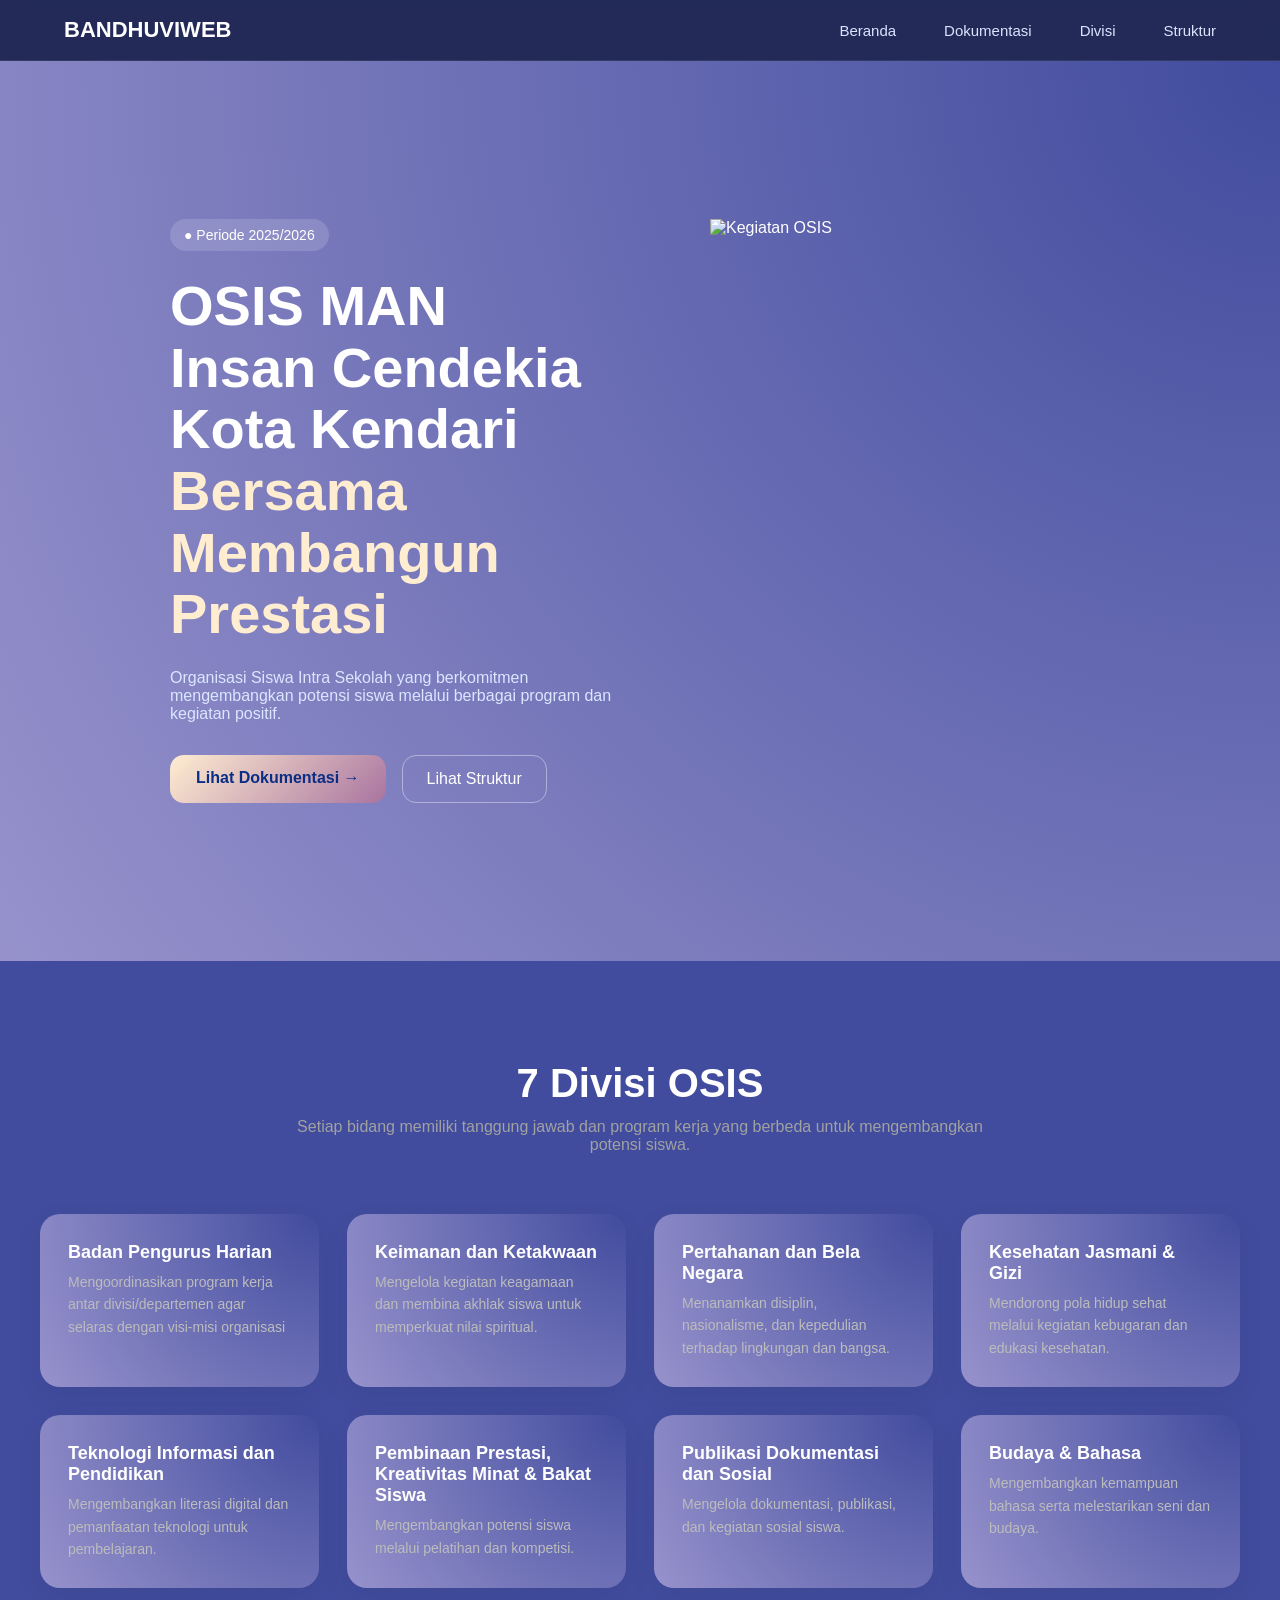
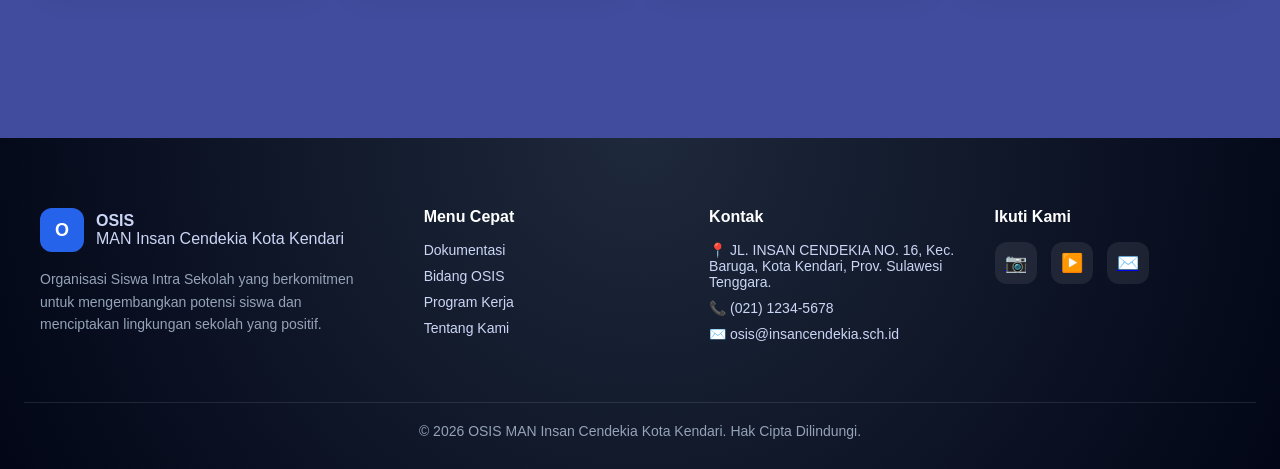
==== index.html @ b8adf70e "rename index.html" ====
<!doctype html>
<html lang="en">
  <head>
    <meta charset="UTF-8" />
    <meta name="viewport" content="width=device-width, initial-scale=1.0" />
    <link rel="stylesheet" href="style.css" />
    <title>BANDHUVIWEB | HOMEPAGE</title>
  </head>
  <body>
    <header class="navbar">
      <div class="nav-container">
        <div class="logo">BANDHUVIWEB</div>

        <nav class="nav-links" id="navLinks">
          <a href="/beranda.html">Beranda</a>
          <a href="/dokumentasi.html">Dokumentasi</a>
          <a href="/bidang.html">Divisi</a>
          <a href="/struktur.html">Struktur</a>
        </nav>

        <div class="menu-toggle" id="menuToggle">
          <span></span>
          <span></span>
          <span></span>
        </div>
      </div>
    </header>
    <section class="hero">
      <div class="hero-container">
        <div class="hero-left">
          <span class="badge">● Periode 2025/2026</span>

          <h1>
            OSIS MAN<br />
            Insan Cendekia<br />
            Kota Kendari<br />
            <span>Bersama<br />Membangun<br />Prestasi</span>
          </h1>

          <p>
            Organisasi Siswa Intra Sekolah yang berkomitmen mengembangkan
            potensi siswa melalui berbagai program dan kegiatan positif.
          </p>

          <div class="hero-buttons">
            <a href="dokumentasi.html" class="btn-primary">
              <span>Lihat Dokumentasi →</span>
            </a>

            <a href="struktur.html" class="btn-secondary">Lihat Struktur</a>
          </div>
        </div>

        <!-- KANAN: FULL IMAGE -->
        <section>
          <div class="hero-image">
            <img src="Assets/IMG_5181.JP" alt="Kegiatan OSIS" />
          </div>
        </section>
      </div>
    </section>
    <section class="bidang-section">
      <div class="container">
        <header class="bidang-header">
          <h2>7 Divisi OSIS</h2>
          <p>
            Setiap bidang memiliki tanggung jawab dan program kerja yang berbeda
            untuk mengembangkan potensi siswa.
          </p>
        </header>

        <div class="bidang-grid">
          <a href="divisi-bph.html" class="bidang-card">
            <h3>Badan Pengurus Harian</h3>
            <p>
              Mengoordinasikan program kerja antar divisi/departemen agar
              selaras dengan visi-misi organisasi
            </p>
          </a>

          <a href="divisi-1.html" class="bidang-card">
            <h3>Keimanan dan Ketakwaan</h3>
            <p>
              Mengelola kegiatan keagamaan dan membina akhlak siswa untuk
              memperkuat nilai spiritual.
            </p>
          </a>

          <a href="divisi-2.html" class="bidang-card">
            <h3>Pertahanan dan Bela Negara</h3>
            <p>
              Menanamkan disiplin, nasionalisme, dan kepedulian terhadap
              lingkungan dan bangsa.
            </p>
          </a>

          <a href="divisi-3.html" class="bidang-card">
            <h3>Kesehatan Jasmani & Gizi</h3>
            <p>
              Mendorong pola hidup sehat melalui kegiatan kebugaran dan edukasi
              kesehatan.
            </p>
          </a>

          <a href="divisi-4.html" class="bidang-card">
            <h3>Teknologi Informasi dan Pendidikan</h3>
            <p>
              Mengembangkan literasi digital dan pemanfaatan teknologi untuk
              pembelajaran.
            </p>
          </a>

          <a href="divisi-5.html" class="bidang-card">
            <h3>Pembinaan Prestasi, Kreativitas Minat & Bakat Siswa</h3>
            <p>Mengembangkan potensi siswa melalui pelatihan dan kompetisi.</p>
          </a>

          <a href="divisi-6.html" class="bidang-card">
            <h3>Publikasi Dokumentasi dan Sosial</h3>
            <p>Mengelola dokumentasi, publikasi, dan kegiatan sosial siswa.</p>
          </a>

          <a href="divisi-7.html" class="bidang-card">
            <h3>Budaya & Bahasa</h3>
            <p>
              Mengembangkan kemampuan bahasa serta melestarikan seni dan budaya.
            </p>
          </a>
        </div>
      </div>
    </section>

    <footer class="footer">
      <div class="footer-container">
        <div class="footer-col">
          <div class="footer-logo">
            <span class="logo-circle">O</span>
            <div>
              <strong>OSIS</strong><br />
              MAN Insan Cendekia Kota Kendari
            </div>
          </div>

          <p>
            Organisasi Siswa Intra Sekolah yang berkomitmen untuk mengembangkan
            potensi siswa dan menciptakan lingkungan sekolah yang positif.
          </p>
        </div>

        <div class="footer-col">
          <h4>Menu Cepat</h4>
          <ul>
            <li><a href="#">Dokumentasi</a></li>
            <li><a href="#">Bidang OSIS</a></li>
            <li><a href="#">Program Kerja</a></li>
            <li><a href="#">Tentang Kami</a></li>
          </ul>
        </div>

        <div class="footer-col">
          <h4>Kontak</h4>
          <ul class="contact">
            <li>
              📍 JL. INSAN CENDEKIA NO. 16, Kec. Baruga, Kota Kendari, Prov.
              Sulawesi Tenggara.
            </li>
            <li>📞 (021) 1234-5678</li>
            <li>✉️ osis@insancendekia.sch.id</li>
          </ul>
        </div>

        <div class="footer-col">
          <h4>Ikuti Kami</h4>
          <div class="socials">
            <a href="#" aria-label="Instagram">📷</a>
            <a href="#" aria-label="YouTube">▶️</a>
            <a href="#" aria-label="Email">✉️</a>
          </div>
        </div>
      </div>

      <div class="footer-bottom">
        © 2026 OSIS MAN Insan Cendekia Kota Kendari. Hak Cipta Dilindungi.
      </div>
    </footer>

    <script>
      const toggle = document.getElementById("menuToggle");
      const navLinks = document.getElementById("navLinks");

      toggle.addEventListener("click", () => {
        navLinks.classList.toggle("active");
      });
    </script>
  </body>
</html>
---- style.css ----
* {
  margin: 0;
  padding: 0;
  box-sizing: border-box;
  font-family: "Inter", sans-serif;
}

body {
  background: #414C9E;
  color: white;
  height: auto;
}

.navbar {
  position: sticky;
  top: 0;
  z-index: 999;
  backdrop-filter: blur(14px);
  background: rgba(15, 20, 40, 0.6);
  border-bottom: 1px solid rgba(255,255,255,0.08);
}

.nav-container {
    height: 60px;
  max-width: 1200px;
  margin: auto;
  padding: 14px 24px;
  display: flex;
  align-items: center;
  justify-content: space-between;
}

.logo {
  font-size: 22px;
  font-weight: 700;
}

.logo span {
  color: #5da9ff;
}

.nav-links {
  display: flex;
  gap: 48px;
}

.nav-links a {
  position: relative;
  text-decoration: none;
  color: #dbe4ff;
  font-size: 15px;
  transition: color 0.3s;
}

.nav-links a::after {
  content: "";
  position: absolute;
  width: 0%;
  height: 2px;
  left: 0;
  bottom: -6px;
  background: #5da9ff;
  transition: width 0.3s ease;
}

.nav-links a:hover {
  color: white;
}

.nav-links a:hover::after {
  width: 100%;
}

.cta {
  padding: 10px 18px;
  background: #5da9ff;
  color: #0b0f19;
  border-radius: 8px;
  font-size: 14px;
  text-decoration: none;
  font-weight: 600;
  transition: transform 0.2s, box-shadow 0.2s;
}

.cta:hover {
  transform: translateY(-2px);
  box-shadow: 0 10px 30px rgba(93,169,255,0.4);
}

.menu-toggle {
  display: none;
  flex-direction: column;
  gap: 5px;
  cursor: pointer;
}

.menu-toggle span {
  width: 25px;
  height: 3px;
  background: white;
  border-radius: 2px;
}

/* Responsive */
@media (max-width: 900px) {
  .nav-links {
    position: absolute;
    top: 70px;
    right: 24px;
    background: rgba(15, 20, 40, 0.95);
    backdrop-filter: blur(12px);
    flex-direction: column;
    padding: 20px;
    border-radius: 12px;
    display: none;
  }

  .nav-links.active {
    display: flex;
  }

  .cta {
    display: none;
  }

  .menu-toggle {
    display: flex;
  }
}

.hero {
  min-height: 100vh;
  background: radial-gradient(circle at top right, #414C9E, #9792CC);
  display: flex;
  align-items: center;
  color: white;
}

.hero-container {
  max-width: 1200px;
  margin: auto;
  padding: 80px 24px;
  display: grid;
  grid-template-columns: 1.2fr 1fr;
  gap: 60px;
}

.badge {
  display: inline-block;
  background: rgba(255,255,255,0.15);
  padding: 8px 14px;
  border-radius: 999px;
  font-size: 14px;
  margin-bottom: 24px;
}

.hero-left h1 {
  font-size: 56px;
  line-height: 1.1;
  margin-bottom: 24px;
}

.hero-left h1 span {
  color: #ffedd1;
}

.hero-left p {
  max-width: 480px;
  color: #dbe6ff;
  margin-bottom: 32px;
}

.hero-buttons {
  display: flex;
  gap: 16px;
}

.btn-primary {
  position: relative;
  background: linear-gradient(135deg, #ffedd1, #A974a0);
  color: #0a2e86;
  padding: 14px 26px;
  border-radius: 14px;
  font-weight: 600;
  text-decoration: none;
  overflow: hidden;
  transition: transform 0.25s ease, box-shadow 0.25s ease;
}

/* GLOW LAYER */
.btn-primary::before {
  content: "";
  position: absolute;
  inset: 0;
  background: linear-gradient(135deg, #A974a0, #ffedd1);
  opacity: 0;
  transition: opacity 0.3s ease;
  z-index: 0;
}

/* TEKS */
.btn-primary span {
  position: relative;
  z-index: 2;
}

/* HOVER STATE */
.btn-primary:hover::before {
  opacity: 1;
}

.btn-primary:hover {
  transform: translateY(-3px);
  box-shadow: 0 14px 40px rgba(93,169,255,0.35);
}

/* ACTIVE STATE (opsional tapi UX bagus) */
.btn-primary:active {
  transform: translateY(-1px);
  box-shadow: 0 6px 18px rgba(93,169,255,0.3);
}


/* SECONDARY BUTTON */
.btn-secondary {
  position: relative;
  padding: 14px 24px;
  border-radius: 14px;
  border: 1px solid rgba(255,255,255,0.4);
  color: white;
  text-decoration: none;
  overflow: hidden;
  transition: color 0.3s ease, border 0.3s ease;
}

.btn-secondary::before {
  content: "";
  position: absolute;
  left: 0;
  bottom: -100%;
  width: 100%;
  height: 100%;
  background: rgba(255,255,255,0.12);
  transition: bottom 0.35s ease;
}

.btn-secondary:hover::before {
  bottom: 0;
}

.btn-secondary:hover {
  border-color: #5da9ff;
  color: #ffffff;
}

.btn-secondary span,
.btn-secondary {
  position: relative;
  z-index: 1;
}

/* RIGHT SIDE */
.hero-right {
  display: grid;
  grid-template-columns: repeat(2, 1fr);
  gap: 20px;
  width: 50%;
}

.stat-card {
  background: rgba(255,255,255,0.12);
  backdrop-filter: blur(12px);
  border-radius: 20px;
  padding: 28px;
}

.stat-card .icon {
  font-size: 22px;
  
}

.stat-card h2 {
  font-size: 36px;
  margin: 14px 0 6px;
}

.stat-card p {
  color: #dbe6ff;
}

/* Responsive */
@media (max-width: 900px) {
  .hero-container {
    grid-template-columns: 1fr;
    text-align: center;
  }

  .hero-right {
    grid-template-columns: 1fr 1fr;
  }

  .hero-buttons {
    justify-content: center;
  }
}


.footer {
  background: radial-gradient(circle at top, #1e293b, #020617);
  color: #cbd5f5;
  padding: 70px 24px 30px;
  margin-top: 50px;
}

.footer-container {
  max-width: 1200px;
  margin: auto;
  display: grid;
  grid-template-columns: 1.4fr 1fr 1fr 1fr;
  gap: 40px;
}

/* LOGO */
.footer-logo {
  display: flex;
  gap: 12px;
  align-items: center;
  margin-bottom: 16px;
}

.logo-circle {
  width: 44px;
  height: 44px;
  background: #2563eb;
  color: white;
  border-radius: 12px;
  display: flex;
  align-items: center;
  justify-content: center;
  font-weight: 700;
  font-size: 18px;
}

.footer-col p {
  font-size: 14px;
  line-height: 1.6;
  color: #94a3b8;
}

.footer-col h4 {
  margin-bottom: 16px;
  color: white;
  font-size: 16px;
}

.footer-col ul {
  list-style: none;
  padding: 0;
}

.footer-col ul li {
  margin-bottom: 10px;
  font-size: 14px;
}

.footer-col ul li a {
  color: #cbd5f5;
  text-decoration: none;
  transition: color 0.2s ease;
}

.footer-col ul li a:hover {
  color: #5da9ff;
}

/* CONTACT */
.contact li {
  display: flex;
  gap: 10px;
  align-items: center;
}

/* SOCIAL */
.socials {
  display: flex;
  gap: 14px;
}

.socials a {
  width: 42px;
  height: 42px;
  border-radius: 12px;
  background: rgba(255,255,255,0.08);
  display: flex;
  align-items: center;
  justify-content: center;
  font-size: 18px;
  transition: transform 0.25s ease, background 0.25s ease;
}

.socials a:hover {
  transform: translateY(-4px);
  background: #2563eb;
}

/* BOTTOM */
.footer-bottom {
  margin-top: 50px;
  padding-top: 20px;
  border-top: 1px solid rgba(255,255,255,0.1);
  text-align: center;
  font-size: 14px;
  color: #94a3b8;
}

/* RESPONSIVE */
@media (max-width: 900px) {
  .footer-container {
    grid-template-columns: 1fr;
    gap: 32px;
  }
}

.bidang-section {
  background: #414C9E;
  padding: 100px 24px;
}

.container {
  max-width: 1200px;
  margin: auto;
}

.bidang-header {
  text-align: center;
  max-width: 720px;
  margin: 0 auto 60px;
}

.bidang-header h2 {
  font-size: 40px;
  margin-bottom: 12px;
  color: white;
}

.bidang-header p {
  color: rgb(161, 161, 161);
  font-size: 16px;
}

.bidang-grid {
  display: grid;
  grid-template-columns: repeat(auto-fill, minmax(260px, 1fr));
  gap: 28px;
}

/* CARD */
.bidang-card {
  background: radial-gradient(circle at top right, #414C9E, #9792CC);
  border-radius: 20px;
  padding: 28px;
  box-shadow: 0 10px 30px rgba(0,0,0,0.06);
  text-decoration: none;

}

.bidang-card:hover {
    transition: transform 0.3s ease, box-shadow 0.3s ease;
  transform: translateY(-6px);
  box-shadow: 0 18px 50px rgba(0, 0, 0, 0.4);
}

.bidang-card .icon {
  font-size: 36px;
  margin-bottom: 18px;
}

.bidang-card h3 {
  font-size: 18px;
  margin-bottom: 8px;
  color: #fff;
}

.bidang-card p {
  font-size: 14px;
  color: #bcbcbc;
  line-height: 1.6;
}

/* CTA CARD */
.bidang-card.cta {
  background: radial-gradient(circle at top right, #ffedd1);
  color: rgb(63, 63, 63);
  text-decoration: none;
  display: flex;
  flex-direction: column;
  justify-content: center;
  align-items: center;
  gap: 14px;
}

.bidang-card.cta span {
  font-size: 32px;
}

.bidang-card.cta strong {
  font-size: 18px;
}

.bidang-card.cta:hover {
  transform: translateY(-6px);
  box-shadow: 0 18px 50px rgba(37,99,235,0.4);
}
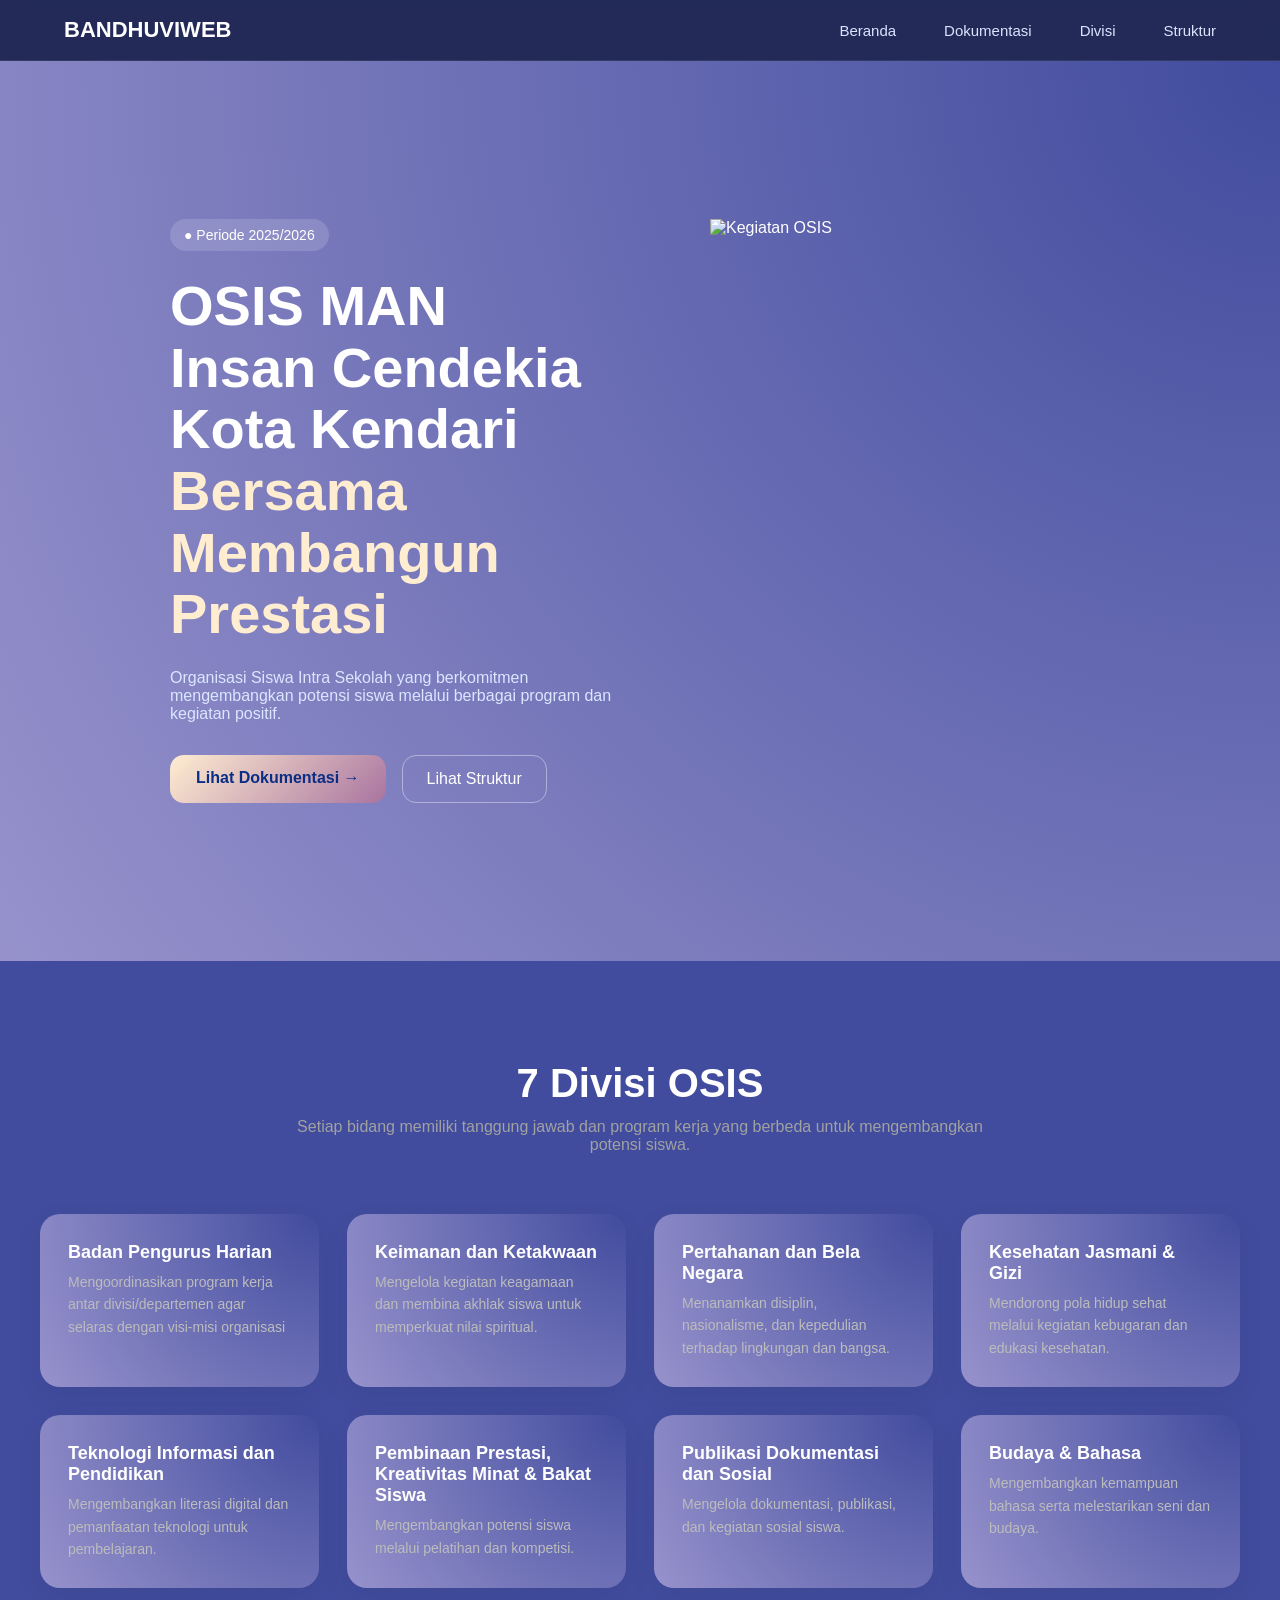
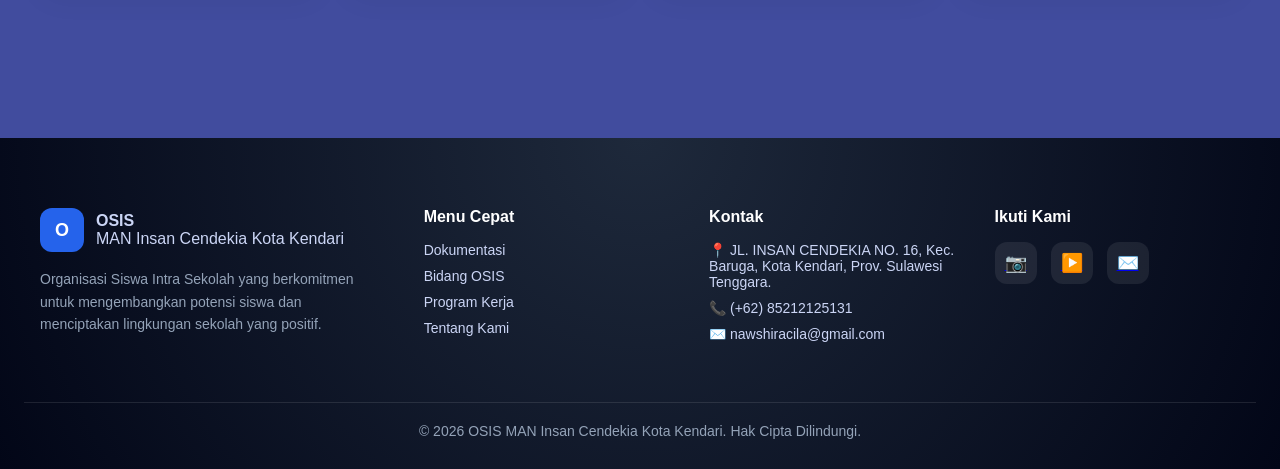
==== commit 4681117a: "revisi dari grub ocis" ====
--- a/index.html
+++ b/index.html
@@ -12,7 +12,7 @@
         <div class="logo">BANDHUVIWEB</div>
 
         <nav class="nav-links" id="navLinks">
-          <a href="/beranda.html">Beranda</a>
+          <a href="/index.html">Beranda</a>
           <a href="/dokumentasi.html">Dokumentasi</a>
           <a href="/bidang.html">Divisi</a>
           <a href="/struktur.html">Struktur</a>
@@ -150,10 +150,10 @@
         <div class="footer-col">
           <h4>Menu Cepat</h4>
           <ul>
-            <li><a href="#">Dokumentasi</a></li>
-            <li><a href="#">Bidang OSIS</a></li>
-            <li><a href="#">Program Kerja</a></li>
-            <li><a href="#">Tentang Kami</a></li>
+            <li><a href="dokumentasi.html">Dokumentasi</a></li>
+            <li><a href="bidang.html">Bidang OSIS</a></li>
+            <li><a href="program.html">Program Kerja</a></li>
+            <li><a href="tentang-kami.html">Tentang Kami</a></li>
           </ul>
         </div>
 
@@ -164,8 +164,8 @@
               📍 JL. INSAN CENDEKIA NO. 16, Kec. Baruga, Kota Kendari, Prov.
               Sulawesi Tenggara.
             </li>
-            <li>📞 (021) 1234-5678</li>
-            <li>✉️ osis@insancendekia.sch.id</li>
+            <li>📞 (+62) 85212125131</li>
+            <li>✉️ nawshiracila@gmail.com</li>
           </ul>
         </div>
 
